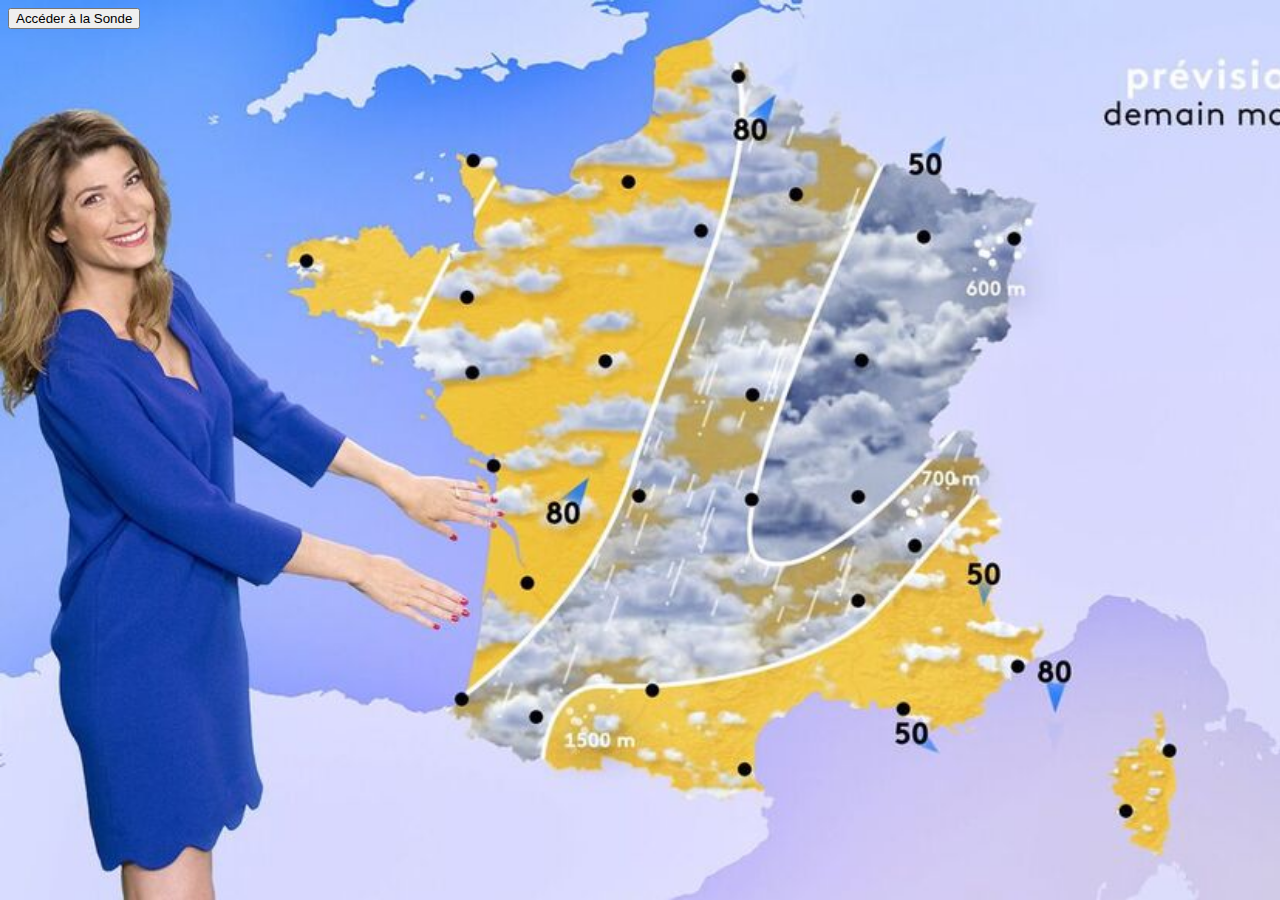
==== templates/index.html @ b1f01b29 "changement graphiques" ====
<!DOCTYPE html>
<html lang="fr">
<head>
    <meta charset="UTF-8">
    <meta name="viewport" content="width=device-width, initial-scale=1.0">
    <link rel="stylesheet" href="../static/style3.css">
    <link href="https://cdn.jsdelivr.net/npm/bootstrap@5.3.2/dist/css/bootstrap.min.css" rel="stylesheet" integrity="sha384-T3c6CoIi6uLrA9TneNEoa7RxnatzjcDSCmG1MXxSR1GAsXEV/Dwwykc2MPK8M2HN" crossorigin="anonymous">
    <title>Meteo</title>
</head>
<body>
  <button type="button" class="btn btn-primary" onclick="window.location.href='/sonde'">Accéder à la Sonde</button>
    <div class="graph" id="myPlotTemp"></div>
    <div class="graph" id="myPlotHum"></div>
    <div class="graph" id="myPlotPress"></div>

    <script src="https://cdn.jsdelivr.net/npm/bootstrap@5.3.2/dist/js/bootstrap.bundle.min.js" integrity="sha384-C6RzsynM9kWDrMNeT87bh95OGNyZPhcTNXj1NW7RuBCsyN/o0jlpcV8Qyq46cDfL" crossorigin="anonymous"></script>
    <script src="https://cdn.plot.ly/plotly-latest.min.js"></script>
    <script src="static/script.js"></script>
</body>
</html>
---- static/style3.css ----
body {
    background-image: url('meteomadame.jpg');
    background-repeat: no-repeat;
    background-attachment: fixed;
    background-size: cover;
}

.navbar {
    height: 8vh;
}

.plot-container {
    display: flex;
    width: 100vw;
    height: 92vh;
    justify-content: center;
    align-items: center;
}
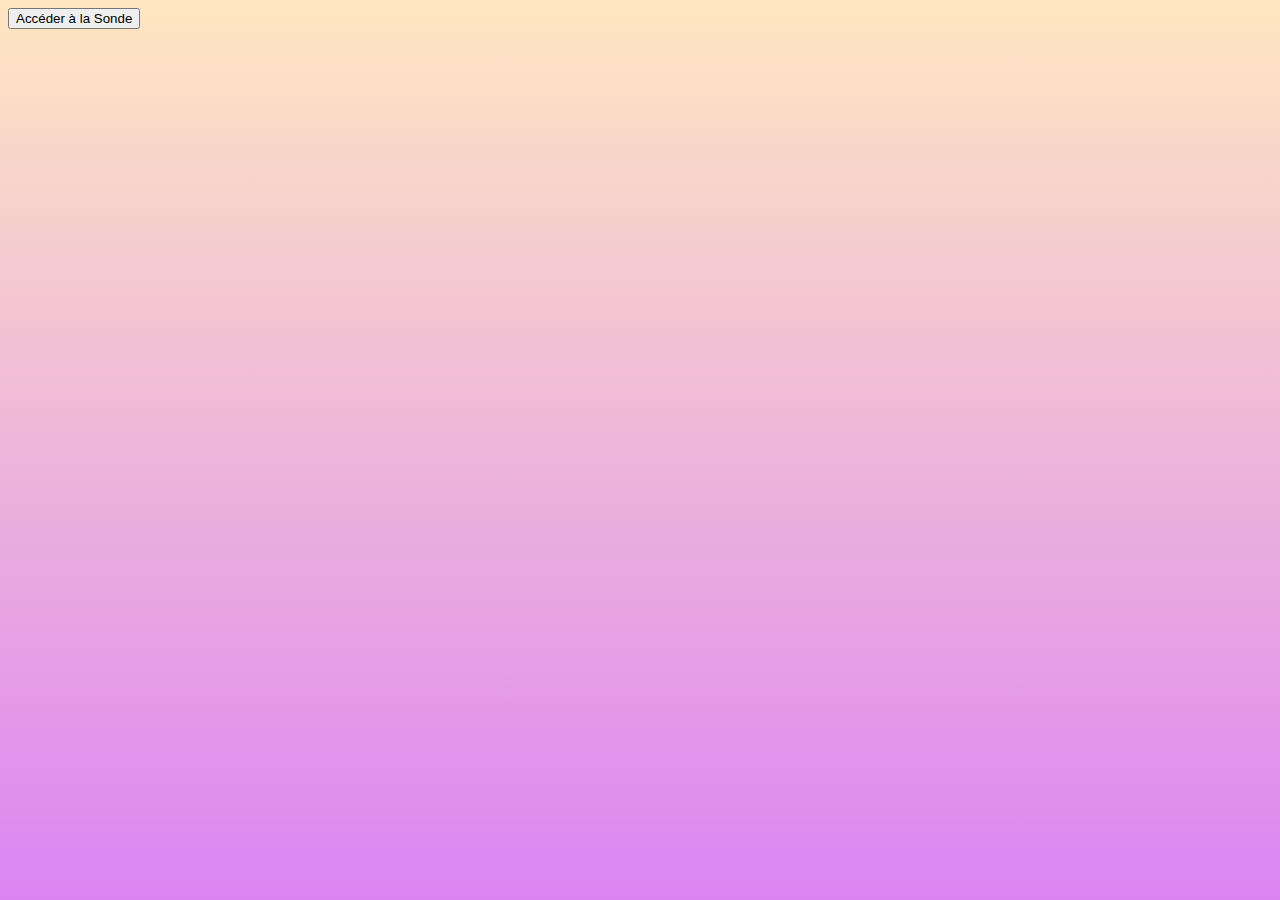
==== commit 0b07cf7e: "style" ====
--- a/templates/index.html
+++ b/templates/index.html
@@ -9,9 +9,11 @@
 </head>
 <body>
   <button type="button" class="btn btn-primary" onclick="window.location.href='/sonde'">Accéder à la Sonde</button>
-    <div class="graph" id="myPlotTemp"></div>
-    <div class="graph" id="myPlotHum"></div>
-    <div class="graph" id="myPlotPress"></div>
+  <div class="graphContainer flex-container flex-lg-nowrap">
+      <div class="graph flex-item" id="myPlotTemp"></div>
+      <div class="graph flex-item" id="myPlotHum"></div>
+      <div class="graph flex-item" id="myPlotPress"></div>
+    </div>
 
     <script src="https://cdn.jsdelivr.net/npm/bootstrap@5.3.2/dist/js/bootstrap.bundle.min.js" integrity="sha384-C6RzsynM9kWDrMNeT87bh95OGNyZPhcTNXj1NW7RuBCsyN/o0jlpcV8Qyq46cDfL" crossorigin="anonymous"></script>
     <script src="https://cdn.plot.ly/plotly-latest.min.js"></script>
--- a/static/style3.css
+++ b/static/style3.css
@@ -1,18 +1,51 @@
 body {
-    background-image: url('meteomadame.jpg');
+    background: linear-gradient(to bottom, #FFE7C1 0%, #DC84F3 100%);
     background-repeat: no-repeat;
+    background-size: cover;
     background-attachment: fixed;
-    background-size: cover;
 }
 
-.navbar {
-    height: 8vh;
+
+
+.graphContainer {
+    /* display: flex; */
+    padding: 10px;
+    text-align: center;
+    /* background: beige; */
 }
 
-.plot-container {
+.graph {
+    width: 50vw;    
+    margin: 5px;
+}
+
+.flex-container {
     display: flex;
-    width: 100vw;
-    height: 92vh;
-    justify-content: center;
-    align-items: center;
+    flex-wrap: wrap;
+    /* height: 50px; */
+    text-align: center;
+    flex-direction: row;
+  }
+  .flex-item {
+    /* width: ; */
+    height: 100%;
+  }
+
+.svg-container {
+    opacity: 0.7;
+    transition: all ease-in 0.1s;
+}
+
+.svg-container:hover {
+    transition: all ease-in 0.1s;
+    opacity: 1;
+}
+.main-svg {
+    padding: 0;
+    margin: 0;
+    border-radius: 10px !important;
+}
+.main-svg:hover {
+    padding: 0;
+    margin: 0;
 }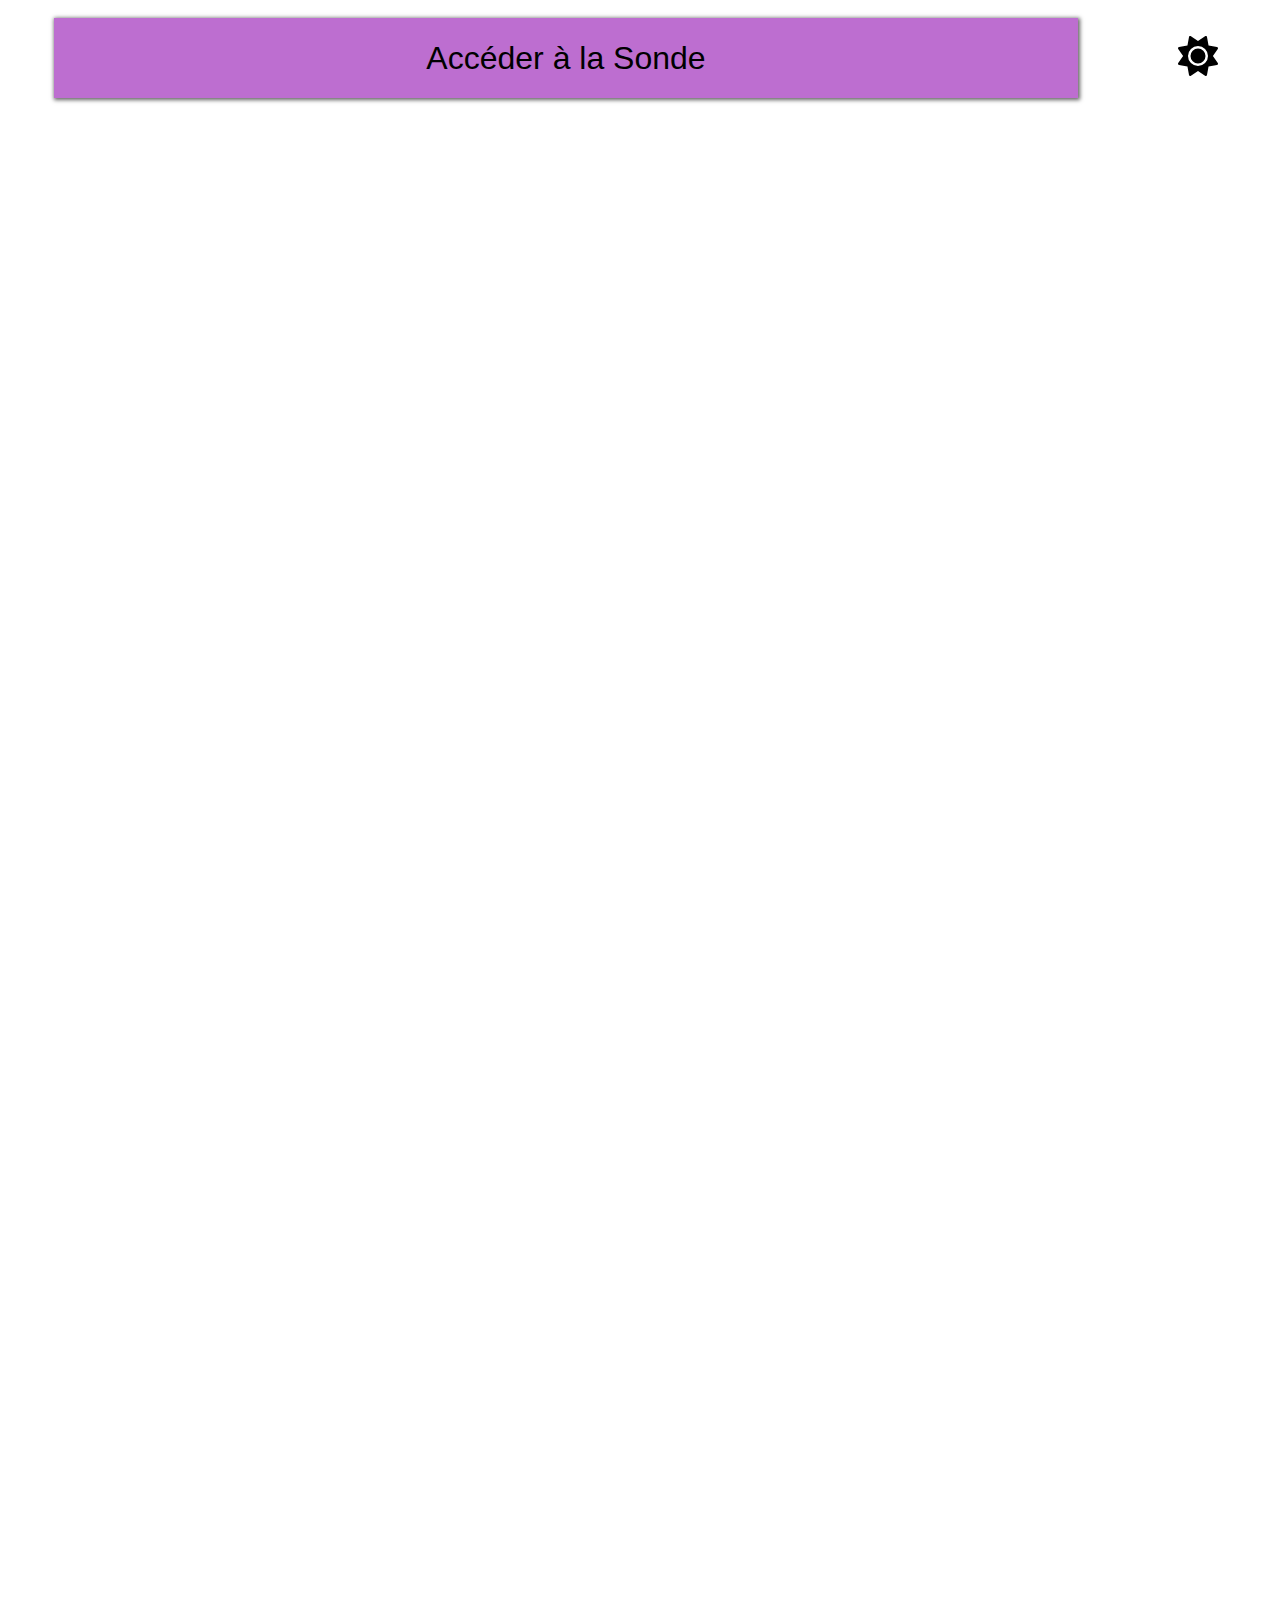
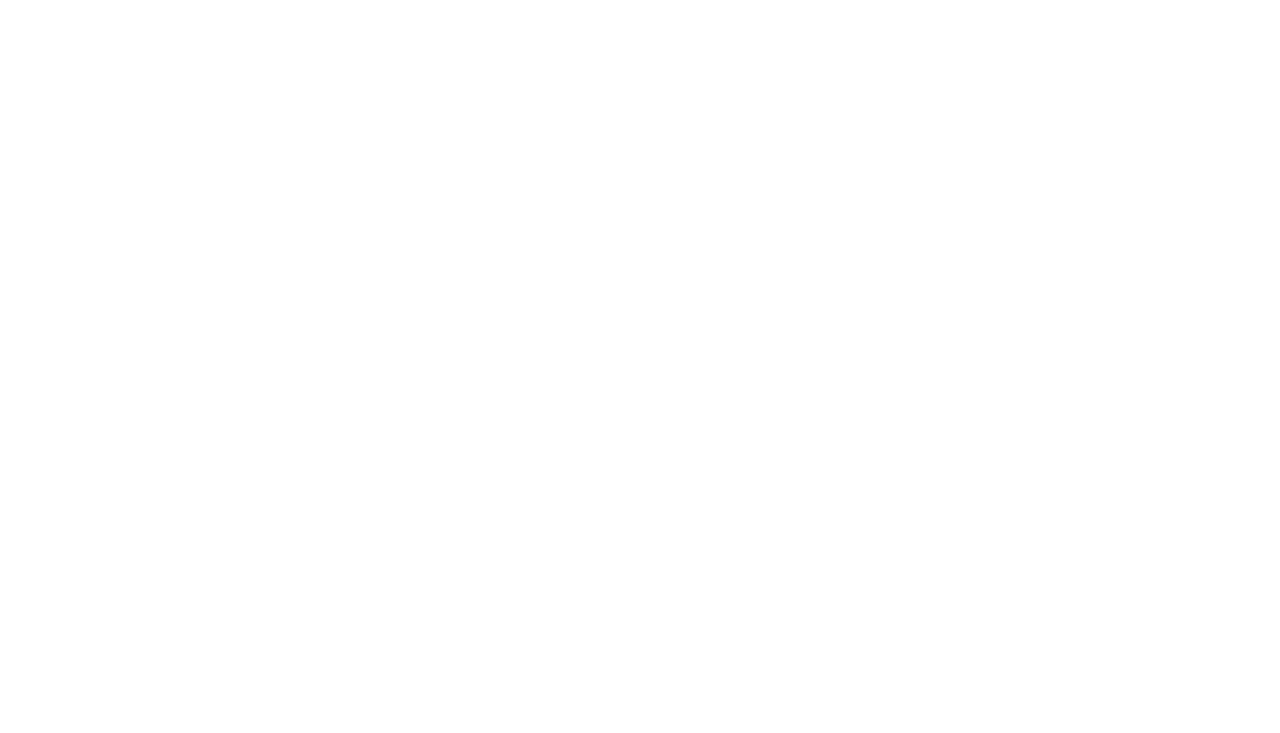
==== commit fa134624: "change background" ====
--- a/templates/index.html
+++ b/templates/index.html
@@ -8,7 +8,13 @@
     <title>Meteo</title>
 </head>
 <body>
-  <button type="button" class="btn btn-primary" onclick="window.location.href='/sonde'">Accéder à la Sonde</button>
+    <div class="btn-container">
+        <button type="button" class="sondebtn btn btn-primary" onclick="window.location.href='/sonde'">Accéder à la Sonde</button>
+        <div class="colormode-container">
+            <svg id="sun-icon" class="sun" onclick="toggleIcons()" xmlns="http://www.w3.org/2000/svg" viewBox="0 0 512 512"><path d="M361.5 1.2c5 2.1 8.6 6.6 9.6 11.9L391 121l107.9 19.8c5.3 1 9.8 4.6 11.9 9.6s1.5 10.7-1.6 15.2L446.9 256l62.3 90.3c3.1 4.5 3.7 10.2 1.6 15.2s-6.6 8.6-11.9 9.6L391 391 371.1 498.9c-1 5.3-4.6 9.8-9.6 11.9s-10.7 1.5-15.2-1.6L256 446.9l-90.3 62.3c-4.5 3.1-10.2 3.7-15.2 1.6s-8.6-6.6-9.6-11.9L121 391 13.1 371.1c-5.3-1-9.8-4.6-11.9-9.6s-1.5-10.7 1.6-15.2L65.1 256 2.8 165.7c-3.1-4.5-3.7-10.2-1.6-15.2s6.6-8.6 11.9-9.6L121 121 140.9 13.1c1-5.3 4.6-9.8 9.6-11.9s10.7-1.5 15.2 1.6L256 65.1 346.3 2.8c4.5-3.1 10.2-3.7 15.2-1.6zM160 256a96 96 0 1 1 192 0 96 96 0 1 1 -192 0zm224 0a128 128 0 1 0 -256 0 128 128 0 1 0 256 0z"/></svg>
+            <svg id="moon-icon" class="moon" onclick="toggleIcons()" xmlns="http://www.w3.org/2000/svg" viewBox="0 0 384 512"><path d="M223.5 32C100 32 0 132.3 0 256S100 480 223.5 480c60.6 0 115.5-24.2 155.8-63.4c5-4.9 6.3-12.5 3.1-18.7s-10.1-9.7-17-8.5c-9.8 1.7-19.8 2.6-30.1 2.6c-96.9 0-175.5-78.8-175.5-176c0-65.8 36-123.1 89.3-153.3c6.1-3.5 9.2-10.5 7.7-17.3s-7.3-11.9-14.3-12.5c-6.3-.5-12.6-.8-19-.8z"/></svg>
+        </div>
+    </div>
   <div class="graphContainer flex-container flex-lg-nowrap">
       <div class="graph flex-item" id="myPlotTemp"></div>
       <div class="graph flex-item" id="myPlotHum"></div>
--- a/static/style3.css
+++ b/static/style3.css
@@ -1,17 +1,20 @@
 body {
-    background: linear-gradient(to bottom, #FFE7C1 0%, #DC84F3 100%);
+    /* background: linear-gradient(to bottom, #FFE7C1 0%, #DC84F3 100%); */
+    /* background-image: url(''); */
     background-repeat: no-repeat;
     background-size: cover;
     background-attachment: fixed;
+    background-position: center;
 }
 
 
 
+
 .graphContainer {
-    /* display: flex; */
     padding: 10px;
     text-align: center;
-    /* background: beige; */
+    margin-top: 30px;
+    height: 80vh;
 }
 
 .graph {
@@ -21,13 +24,12 @@
 
 .flex-container {
     display: flex;
-    flex-wrap: wrap;
-    /* height: 50px; */
+    flex-wrap: wrap;    
     text-align: center;
     flex-direction: row;
   }
   .flex-item {
-    /* width: ; */
+    width: 100%;
     height: 100%;
   }
 
@@ -45,7 +47,46 @@
     margin: 0;
     border-radius: 10px !important;
 }
-.main-svg:hover {
-    padding: 0;
-    margin: 0;
-}+
+.btn-container {
+    /* background: aqua; */
+    display: flex;
+    align-items: center !important;
+    justify-content: space-around;
+}
+
+.sondebtn{
+    background-color:  #bd6ed0 !important;
+    box-shadow: 1px 1px 4px 1px #0000009d;
+    border: none !important;
+    width: 80vw;
+    height: 80px;
+    margin: 10px 0;
+    font-size: 200% !important;
+}
+.sondebtn:hover{
+    background-color:  #a260b3 !important;
+}
+
+.colormode-container {
+    /* background: red; */
+    border-radius: 100%;
+    padding: 8px;
+}
+
+.moon {
+    height: 40px;
+    width: 40px;
+    display: none;
+    
+}
+
+.sun {
+    height: 40px;
+    width: 40px;
+    /* display: none; */
+    
+}
+
+
+
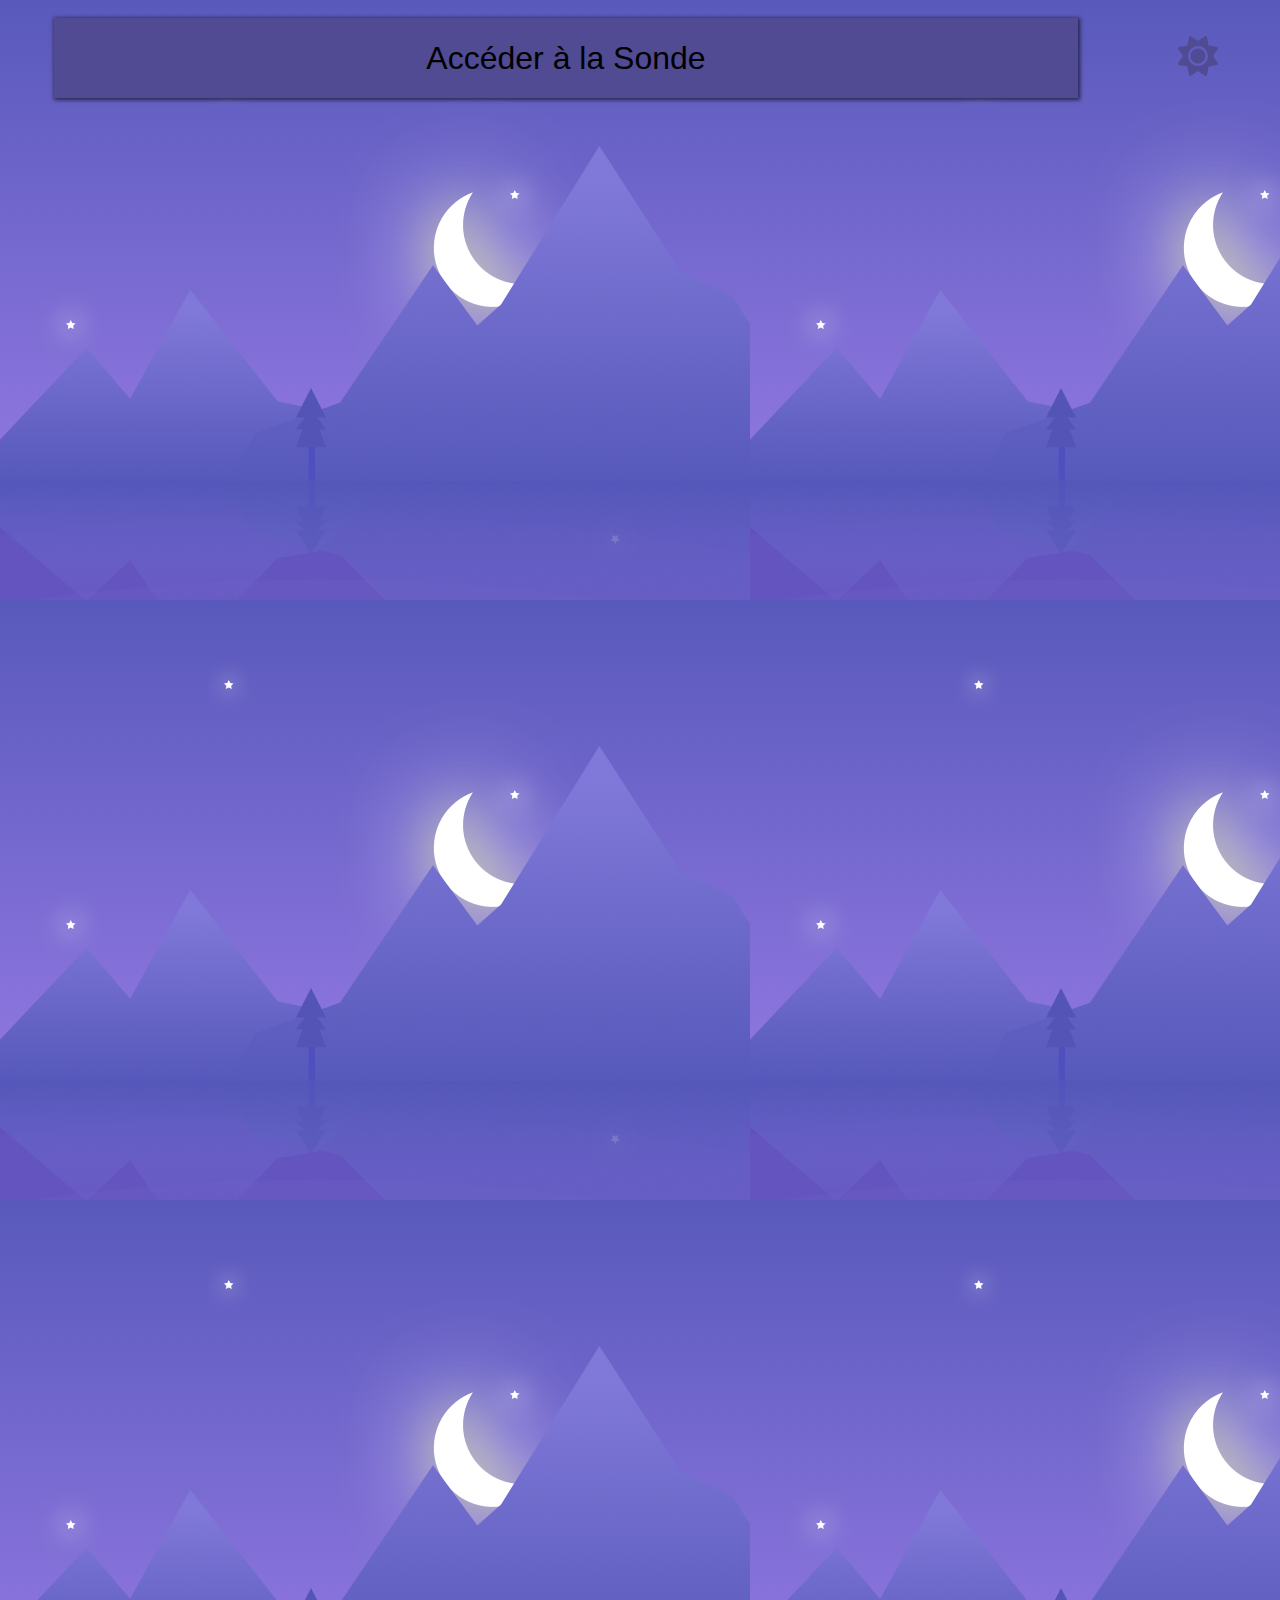
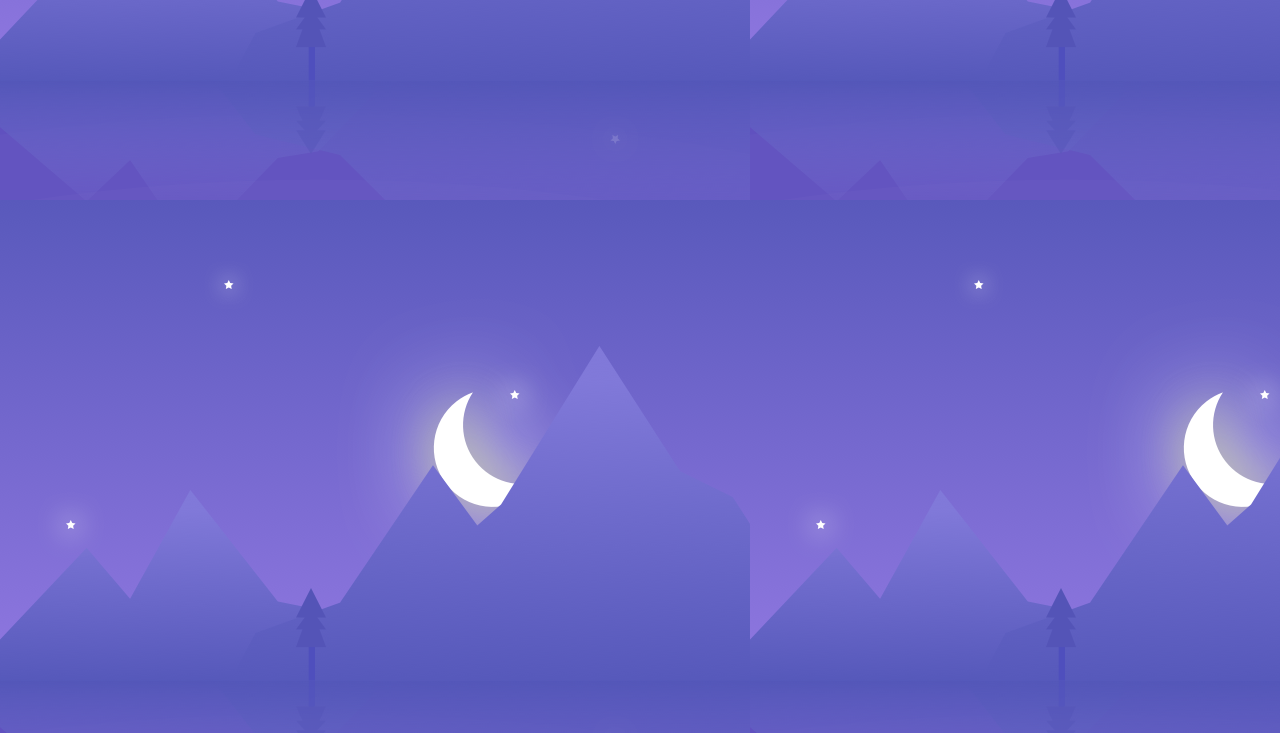
==== commit 91e3cc78: "css" ====
--- a/templates/index.html
+++ b/templates/index.html
@@ -1,28 +1,65 @@
 <!DOCTYPE html>
 <html lang="fr">
-<head>
-    <meta charset="UTF-8">
-    <meta name="viewport" content="width=device-width, initial-scale=1.0">
-    <link rel="stylesheet" href="../static/style3.css">
-    <link href="https://cdn.jsdelivr.net/npm/bootstrap@5.3.2/dist/css/bootstrap.min.css" rel="stylesheet" integrity="sha384-T3c6CoIi6uLrA9TneNEoa7RxnatzjcDSCmG1MXxSR1GAsXEV/Dwwykc2MPK8M2HN" crossorigin="anonymous">
+  <head>
+    <meta charset="UTF-8" />
+    <meta name="viewport" content="width=device-width, initial-scale=1.0" />
+    <link rel="stylesheet" href="../static/style3.css" />
+    <link
+      href="https://cdn.jsdelivr.net/npm/bootstrap@5.3.2/dist/css/bootstrap.min.css"
+      rel="stylesheet"
+      integrity="sha384-T3c6CoIi6uLrA9TneNEoa7RxnatzjcDSCmG1MXxSR1GAsXEV/Dwwykc2MPK8M2HN"
+      crossorigin="anonymous"
+    />
     <title>Meteo</title>
-</head>
-<body>
+  </head>
+  <body>
     <div class="btn-container">
-        <button type="button" class="sondebtn btn btn-primary" onclick="window.location.href='/sonde'">Accéder à la Sonde</button>
-        <div class="colormode-container">
-            <svg id="sun-icon" class="sun" onclick="toggleIcons()" xmlns="http://www.w3.org/2000/svg" viewBox="0 0 512 512"><path d="M361.5 1.2c5 2.1 8.6 6.6 9.6 11.9L391 121l107.9 19.8c5.3 1 9.8 4.6 11.9 9.6s1.5 10.7-1.6 15.2L446.9 256l62.3 90.3c3.1 4.5 3.7 10.2 1.6 15.2s-6.6 8.6-11.9 9.6L391 391 371.1 498.9c-1 5.3-4.6 9.8-9.6 11.9s-10.7 1.5-15.2-1.6L256 446.9l-90.3 62.3c-4.5 3.1-10.2 3.7-15.2 1.6s-8.6-6.6-9.6-11.9L121 391 13.1 371.1c-5.3-1-9.8-4.6-11.9-9.6s-1.5-10.7 1.6-15.2L65.1 256 2.8 165.7c-3.1-4.5-3.7-10.2-1.6-15.2s6.6-8.6 11.9-9.6L121 121 140.9 13.1c1-5.3 4.6-9.8 9.6-11.9s10.7-1.5 15.2 1.6L256 65.1 346.3 2.8c4.5-3.1 10.2-3.7 15.2-1.6zM160 256a96 96 0 1 1 192 0 96 96 0 1 1 -192 0zm224 0a128 128 0 1 0 -256 0 128 128 0 1 0 256 0z"/></svg>
-            <svg id="moon-icon" class="moon" onclick="toggleIcons()" xmlns="http://www.w3.org/2000/svg" viewBox="0 0 384 512"><path d="M223.5 32C100 32 0 132.3 0 256S100 480 223.5 480c60.6 0 115.5-24.2 155.8-63.4c5-4.9 6.3-12.5 3.1-18.7s-10.1-9.7-17-8.5c-9.8 1.7-19.8 2.6-30.1 2.6c-96.9 0-175.5-78.8-175.5-176c0-65.8 36-123.1 89.3-153.3c6.1-3.5 9.2-10.5 7.7-17.3s-7.3-11.9-14.3-12.5c-6.3-.5-12.6-.8-19-.8z"/></svg>
-        </div>
+      <button
+        type="button"
+        class="sondebtn btn btn-primary"
+        onclick="window.location.href='/sonde'"
+      >
+        Accéder à la Sonde
+      </button>
+      <div class="colormode-container">
+        <svg
+          id="sun-icon"
+          class="bggray2 sun"
+          onclick="toggleIcons()"
+          xmlns="http://www.w3.org/2000/svg"
+          viewBox="0 0 512 512"
+        >
+          <path
+            fill="#514b93"
+            d="M361.5 1.2c5 2.1 8.6 6.6 9.6 11.9L391 121l107.9 19.8c5.3 1 9.8 4.6 11.9 9.6s1.5 10.7-1.6 15.2L446.9 256l62.3 90.3c3.1 4.5 3.7 10.2 1.6 15.2s-6.6 8.6-11.9 9.6L391 391 371.1 498.9c-1 5.3-4.6 9.8-9.6 11.9s-10.7 1.5-15.2-1.6L256 446.9l-90.3 62.3c-4.5 3.1-10.2 3.7-15.2 1.6s-8.6-6.6-9.6-11.9L121 391 13.1 371.1c-5.3-1-9.8-4.6-11.9-9.6s-1.5-10.7 1.6-15.2L65.1 256 2.8 165.7c-3.1-4.5-3.7-10.2-1.6-15.2s6.6-8.6 11.9-9.6L121 121 140.9 13.1c1-5.3 4.6-9.8 9.6-11.9s10.7-1.5 15.2 1.6L256 65.1 346.3 2.8c4.5-3.1 10.2-3.7 15.2-1.6zM160 256a96 96 0 1 1 192 0 96 96 0 1 1 -192 0zm224 0a128 128 0 1 0 -256 0 128 128 0 1 0 256 0z"
+          />
+        </svg>
+        <svg
+          id="moon-icon"
+          class="moon"
+          onclick="toggleIcons()"
+          xmlns="http://www.w3.org/2000/svg"
+          viewBox="0 0 384 512"
+        >
+          <path
+            fill="#face7b"
+            d="M223.5 32C100 32 0 132.3 0 256S100 480 223.5 480c60.6 0 115.5-24.2 155.8-63.4c5-4.9 6.3-12.5 3.1-18.7s-10.1-9.7-17-8.5c-9.8 1.7-19.8 2.6-30.1 2.6c-96.9 0-175.5-78.8-175.5-176c0-65.8 36-123.1 89.3-153.3c6.1-3.5 9.2-10.5 7.7-17.3s-7.3-11.9-14.3-12.5c-6.3-.5-12.6-.8-19-.8z"
+          />
+        </svg>
+      </div>
     </div>
-  <div class="graphContainer flex-container flex-lg-nowrap">
+    <div class="graphContainer flex-container flex-lg-nowrap">
       <div class="graph flex-item" id="myPlotTemp"></div>
       <div class="graph flex-item" id="myPlotHum"></div>
       <div class="graph flex-item" id="myPlotPress"></div>
     </div>
 
-    <script src="https://cdn.jsdelivr.net/npm/bootstrap@5.3.2/dist/js/bootstrap.bundle.min.js" integrity="sha384-C6RzsynM9kWDrMNeT87bh95OGNyZPhcTNXj1NW7RuBCsyN/o0jlpcV8Qyq46cDfL" crossorigin="anonymous"></script>
+    <script
+      src="https://cdn.jsdelivr.net/npm/bootstrap@5.3.2/dist/js/bootstrap.bundle.min.js"
+      integrity="sha384-C6RzsynM9kWDrMNeT87bh95OGNyZPhcTNXj1NW7RuBCsyN/o0jlpcV8Qyq46cDfL"
+      crossorigin="anonymous"
+    ></script>
     <script src="https://cdn.plot.ly/plotly-latest.min.js"></script>
     <script src="static/script.js"></script>
-</body>
+  </body>
 </html>
--- a/static/style3.css
+++ b/static/style3.css
@@ -1,10 +1,10 @@
 body {
     /* background: linear-gradient(to bottom, #FFE7C1 0%, #DC84F3 100%); */
-    /* background-image: url(''); */
     background-repeat: no-repeat;
     background-size: cover;
     background-attachment: fixed;
     background-position: center;
+    background: url(nightbg.png);
 }
 
 
@@ -56,7 +56,7 @@
 }
 
 .sondebtn{
-    background-color:  #bd6ed0 !important;
+    background-color:  #514b93 !important;
     box-shadow: 1px 1px 4px 1px #0000009d;
     border: none !important;
     width: 80vw;
@@ -65,13 +65,20 @@
     font-size: 200% !important;
 }
 .sondebtn:hover{
-    background-color:  #a260b3 !important;
+    background-color:  #978fd0 !important;
 }
 
 .colormode-container {
     /* background: red; */
     border-radius: 100%;
     padding: 8px;
+}
+.colormode-container:hover {
+    box-shadow: 0px 0px 4px 1px #0000009d;
+}
+
+.colormode-container:hover .moon {
+    fill:red;
 }
 
 .moon {
@@ -80,6 +87,7 @@
     display: none;
     
 }
+
 
 .sun {
     height: 40px;
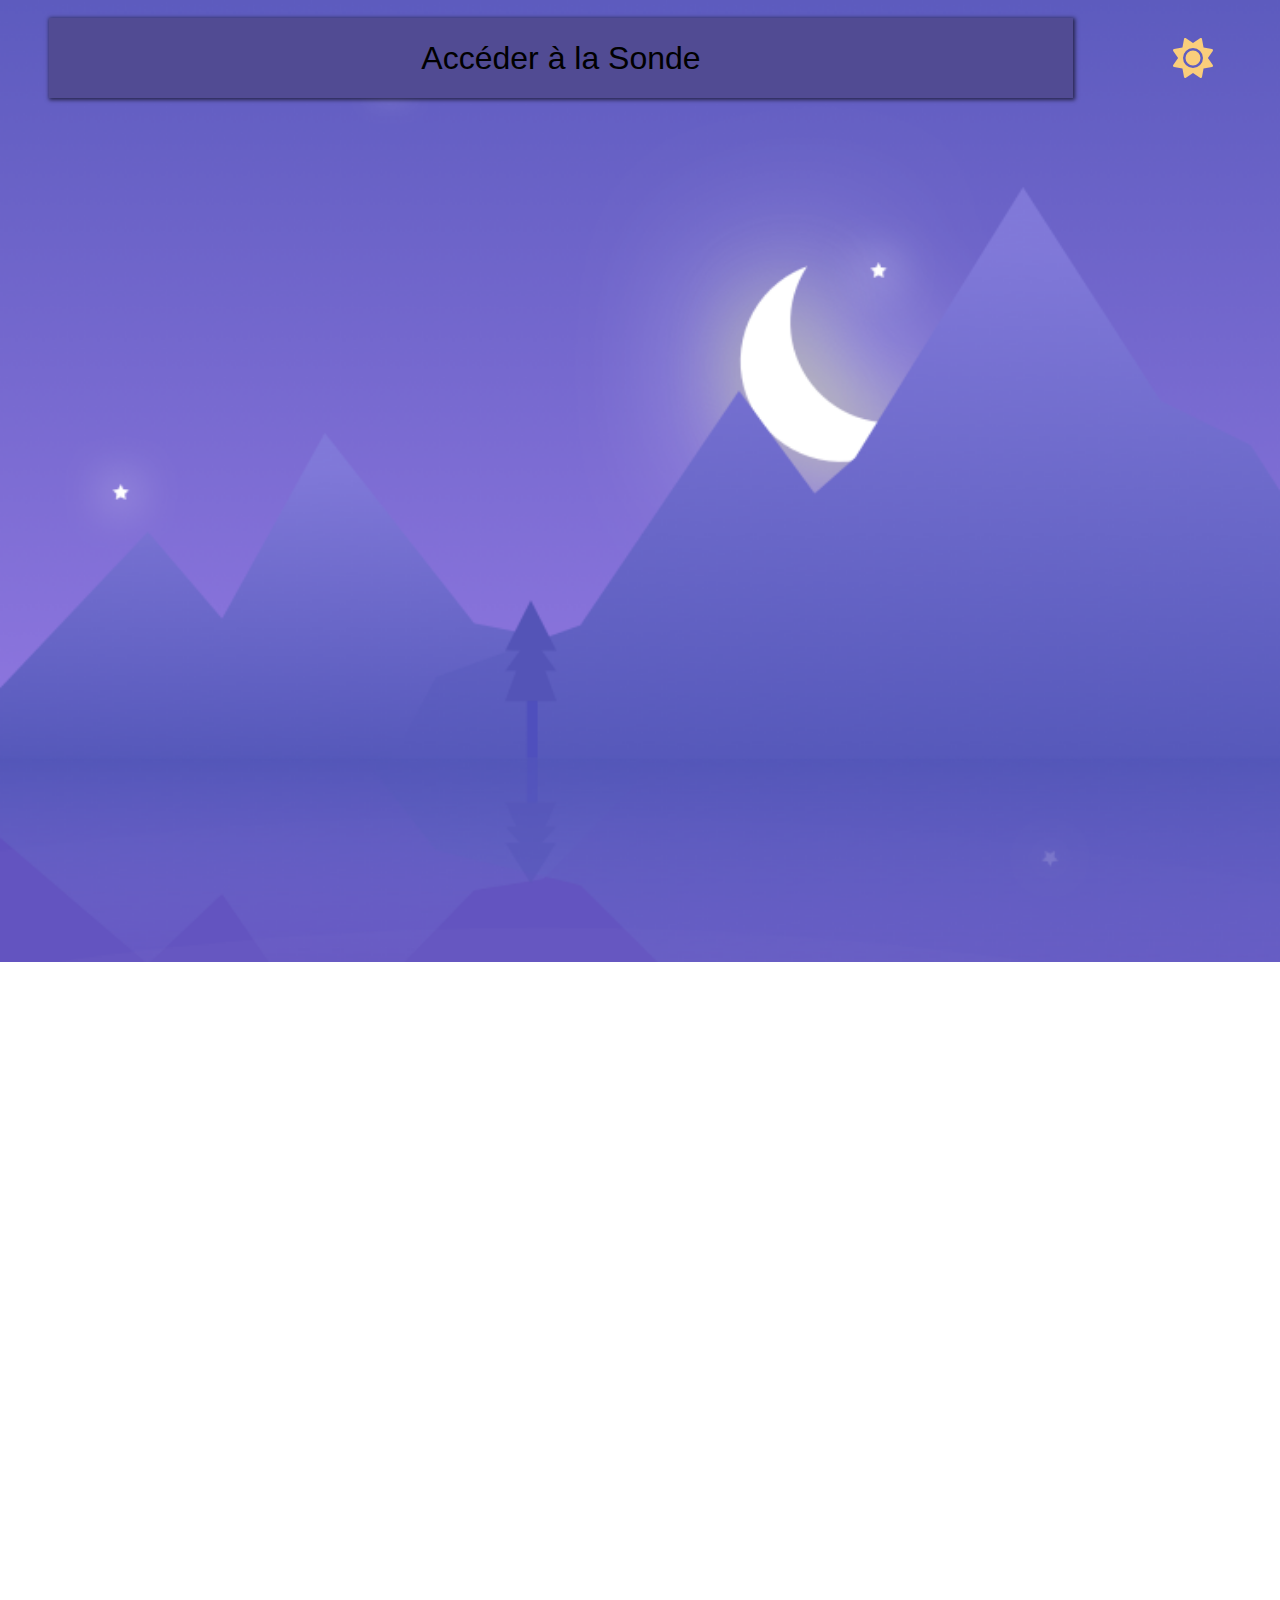
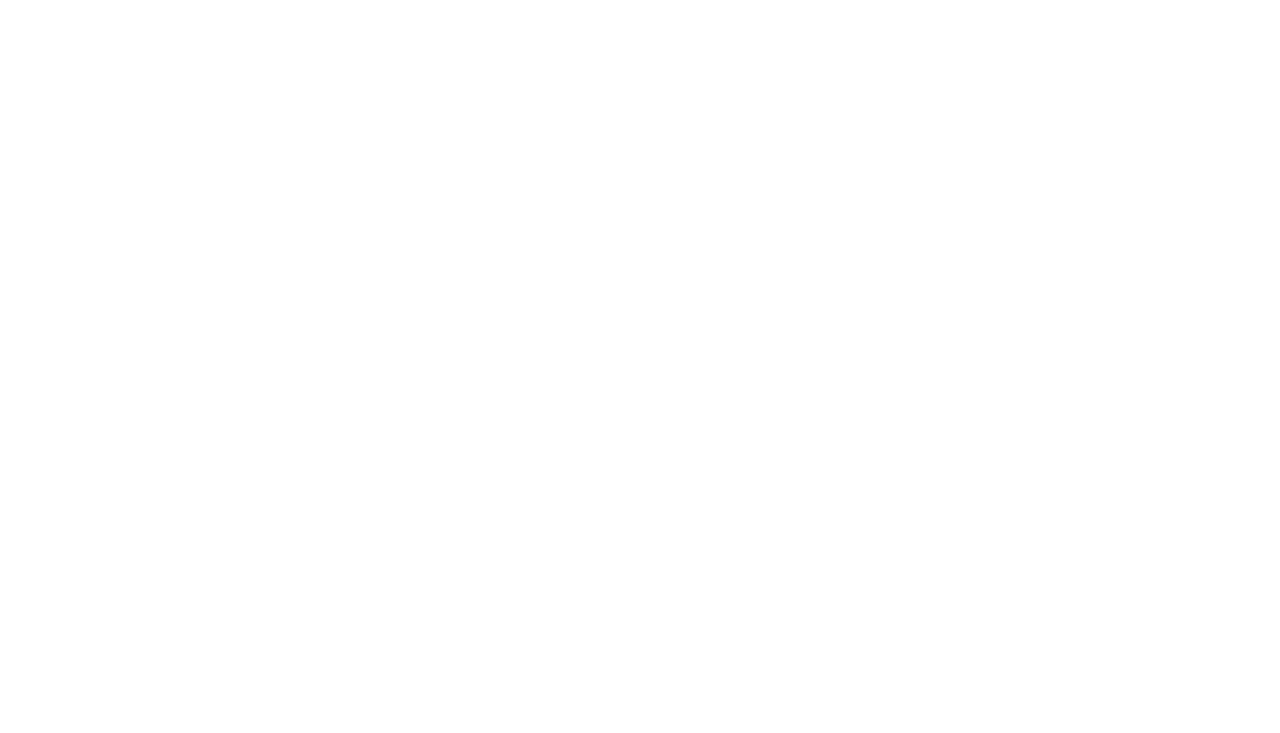
==== commit f4aa2c86: "css update sonde et index" ====
--- a/templates/index.html
+++ b/templates/index.html
@@ -15,8 +15,9 @@
   <body>
     <div class="btn-container">
       <button
+        id="btn-sonde"
         type="button"
-        class="sondebtn btn btn-primary"
+        class="sondebtn btn btn-primary night-mode"
         onclick="window.location.href='/sonde'"
       >
         Accéder à la Sonde
@@ -30,7 +31,7 @@
           viewBox="0 0 512 512"
         >
           <path
-            fill="#514b93"
+            fill="#face7b"
             d="M361.5 1.2c5 2.1 8.6 6.6 9.6 11.9L391 121l107.9 19.8c5.3 1 9.8 4.6 11.9 9.6s1.5 10.7-1.6 15.2L446.9 256l62.3 90.3c3.1 4.5 3.7 10.2 1.6 15.2s-6.6 8.6-11.9 9.6L391 391 371.1 498.9c-1 5.3-4.6 9.8-9.6 11.9s-10.7 1.5-15.2-1.6L256 446.9l-90.3 62.3c-4.5 3.1-10.2 3.7-15.2 1.6s-8.6-6.6-9.6-11.9L121 391 13.1 371.1c-5.3-1-9.8-4.6-11.9-9.6s-1.5-10.7 1.6-15.2L65.1 256 2.8 165.7c-3.1-4.5-3.7-10.2-1.6-15.2s6.6-8.6 11.9-9.6L121 121 140.9 13.1c1-5.3 4.6-9.8 9.6-11.9s10.7-1.5 15.2 1.6L256 65.1 346.3 2.8c4.5-3.1 10.2-3.7 15.2-1.6zM160 256a96 96 0 1 1 192 0 96 96 0 1 1 -192 0zm224 0a128 128 0 1 0 -256 0 128 128 0 1 0 256 0z"
           />
         </svg>
@@ -42,7 +43,7 @@
           viewBox="0 0 384 512"
         >
           <path
-            fill="#face7b"
+            fill="#514b93"
             d="M223.5 32C100 32 0 132.3 0 256S100 480 223.5 480c60.6 0 115.5-24.2 155.8-63.4c5-4.9 6.3-12.5 3.1-18.7s-10.1-9.7-17-8.5c-9.8 1.7-19.8 2.6-30.1 2.6c-96.9 0-175.5-78.8-175.5-176c0-65.8 36-123.1 89.3-153.3c6.1-3.5 9.2-10.5 7.7-17.3s-7.3-11.9-14.3-12.5c-6.3-.5-12.6-.8-19-.8z"
           />
         </svg>
--- a/static/style3.css
+++ b/static/style3.css
@@ -1,10 +1,11 @@
 body {
     /* background: linear-gradient(to bottom, #FFE7C1 0%, #DC84F3 100%); */
-    background-repeat: no-repeat;
-    background-size: cover;
-    background-attachment: fixed;
-    background-position: center;
+    background-repeat: no-repeat !important;
+    background-size: cover !important;
+    background-attachment: fixed !important;
+    background-position: center !important;
     background: url(nightbg.png);
+    transition: all 0.15s ease-in-out;
 }
 
 
@@ -56,16 +57,13 @@
 }
 
 .sondebtn{
-    background-color:  #514b93 !important;
+
     box-shadow: 1px 1px 4px 1px #0000009d;
     border: none !important;
     width: 80vw;
     height: 80px;
     margin: 10px 0;
     font-size: 200% !important;
-}
-.sondebtn:hover{
-    background-color:  #978fd0 !important;
 }
 
 .colormode-container {
@@ -77,17 +75,50 @@
     box-shadow: 0px 0px 4px 1px #0000009d;
 }
 
-.colormode-container:hover .moon {
-    fill:red;
+.colormode-container {
+    justify-content: center;
+    align-items: center;
+    position: relative; 
+    display: flex;
+    width: 60px;
+    height: 60px;
+    text-align: center;
+    line-height: 63px;
+    border-radius: 50%;
+    font-size: 30px;
+    color: #666;
+    transition: .5s;
 }
+    
+.colormode-container::before {
+    content: '';
+    position: absolute;
+    top: 0;
+    left: 0;
+    width: 100%;
+    height: 100%;
+    border-radius: 50%;
+    transition: .5s;
+    transform: scale(.9);
+    z-index: -1;
+  }
+    
+  .colormode-container:hover::before {
+    transform: scale(1.1);
+    box-shadow: 0 0 15px white;
+  }
 
+  .colormode-container:hover {
+    color: white;
+    box-shadow: 0 0 5px white;
+    text-shadow: 0 0 5px white;
+  }
 .moon {
     height: 40px;
     width: 40px;
     display: none;
     
 }
-
 
 .sun {
     height: 40px;
@@ -98,3 +129,19 @@
 
 
 
+.night-mode {
+    background-color:  #514b93 !important;
+}
+
+.night-mode:hover{
+    background-color:  #978fd0 !important;
+}
+
+
+
+.light-mode {
+    background: #9a692e !important;
+}
+.light-mode:hover {
+    background: #cb9a3e !important;
+}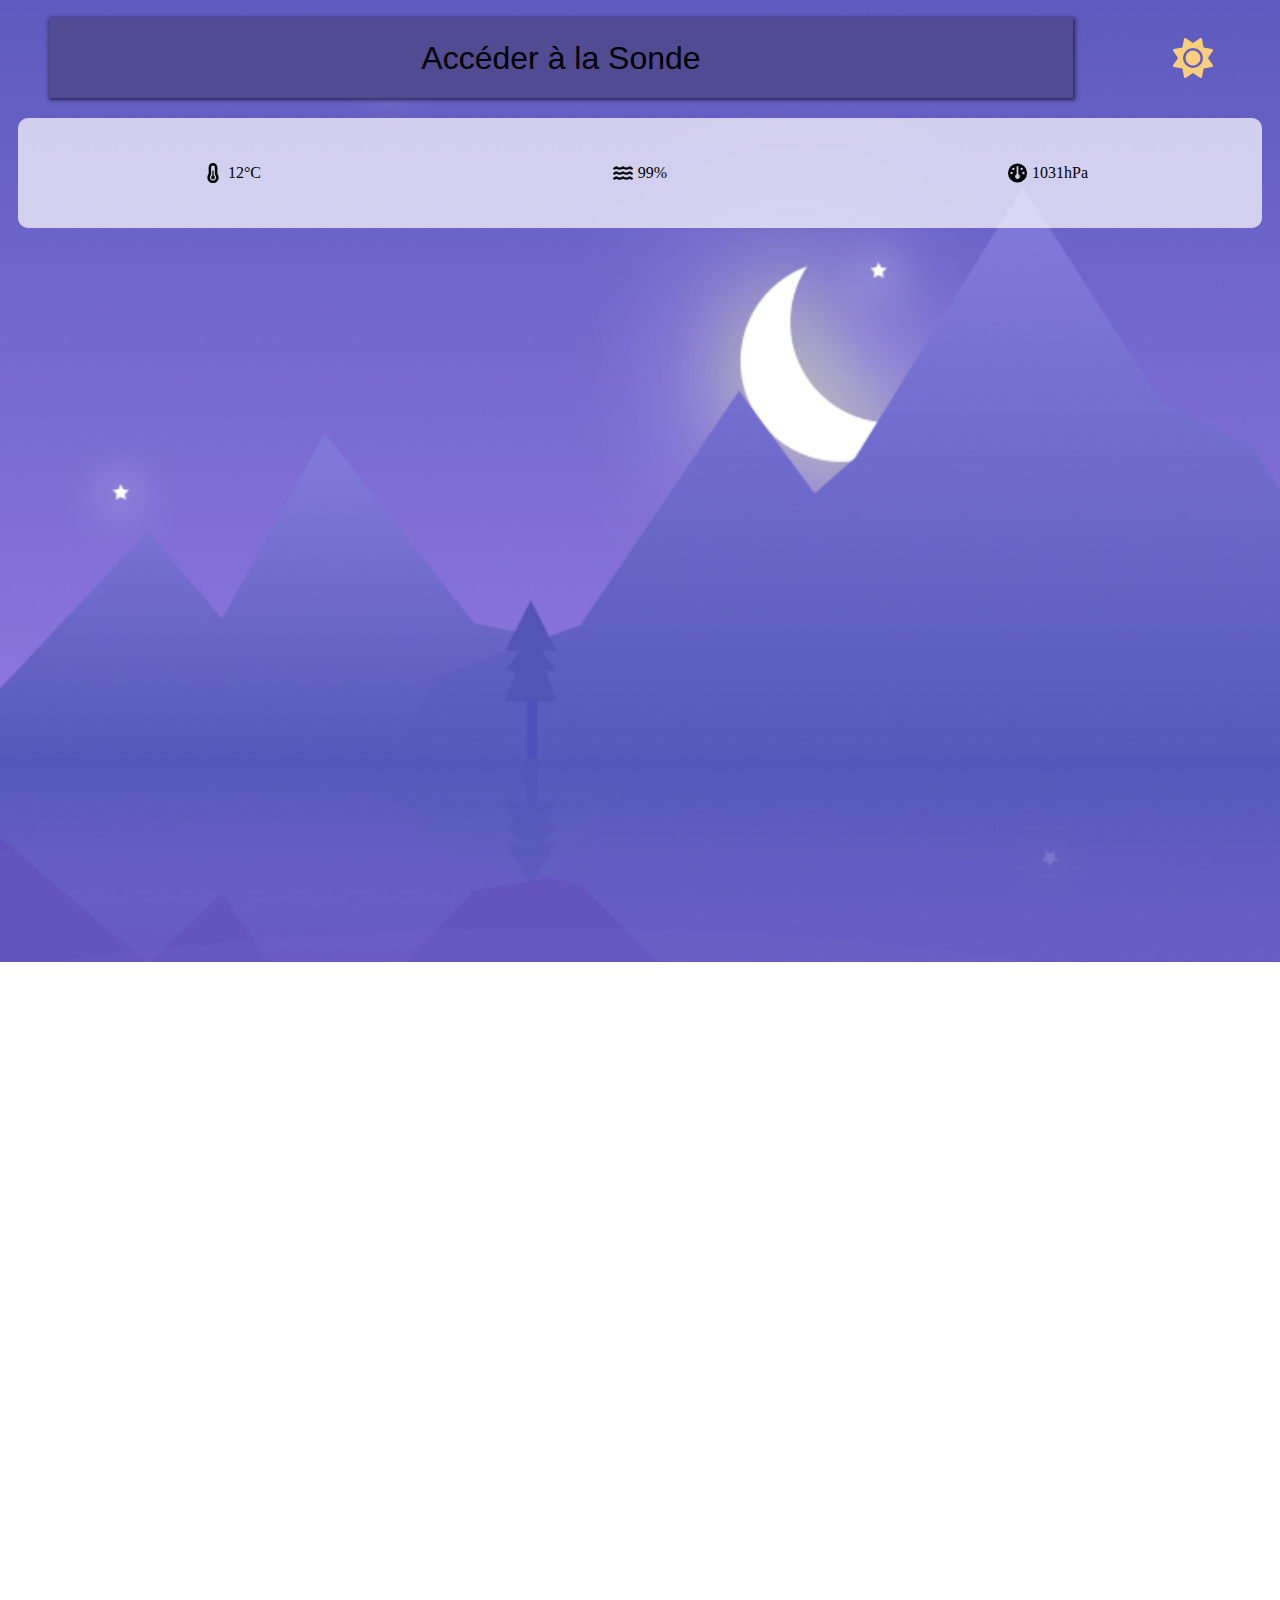
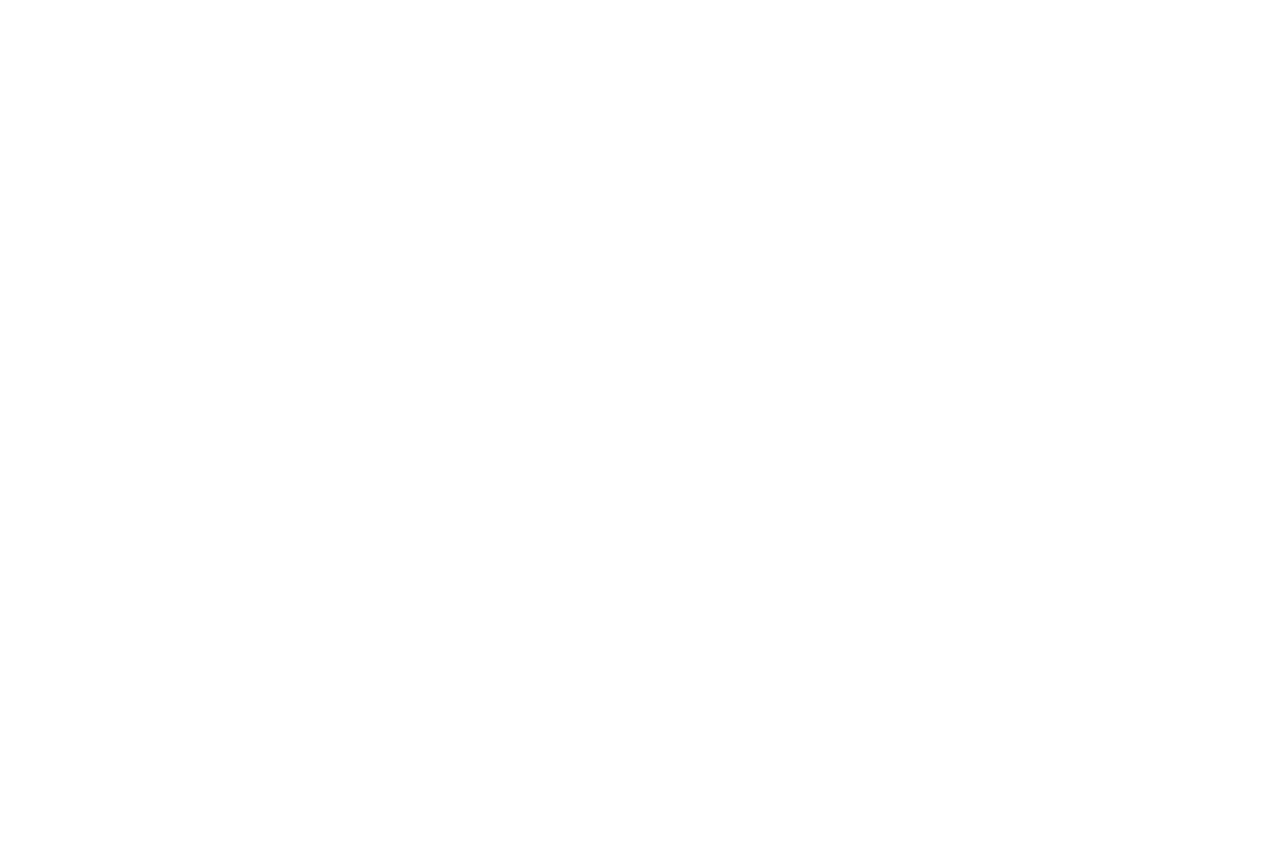
==== commit 2a145c60: "css" ====
--- a/templates/index.html
+++ b/templates/index.html
@@ -49,6 +49,31 @@
         </svg>
       </div>
     </div>
+    <div class="meteo-container flex-lg-nowrap">
+      <div class="infos" data-bs-toggle="tooltip" data-bs-title="Température">
+        <svg xmlns="http://www.w3.org/2000/svg" viewBox="0 0 320 512">
+          <path
+            d="M160 64c-26.5 0-48 21.5-48 48V276.5c0 17.3-7.1 31.9-15.3 42.5C86.2 332.6 80 349.5 80 368c0 44.2 35.8 80 80 80s80-35.8 80-80c0-18.5-6.2-35.4-16.7-48.9c-8.2-10.6-15.3-25.2-15.3-42.5V112c0-26.5-21.5-48-48-48zM48 112C48 50.2 98.1 0 160 0s112 50.1 112 112V276.5c0 .1 .1 .3 .2 .6c.2 .6 .8 1.6 1.7 2.8c18.9 24.4 30.1 55 30.1 88.1c0 79.5-64.5 144-144 144S16 447.5 16 368c0-33.2 11.2-63.8 30.1-88.1c.9-1.2 1.5-2.2 1.7-2.8c.1-.3 .2-.5 .2-.6V112zM208 368c0 26.5-21.5 48-48 48s-48-21.5-48-48c0-20.9 13.4-38.7 32-45.3V208c0-8.8 7.2-16 16-16s16 7.2 16 16V322.7c18.6 6.6 32 24.4 32 45.3z"
+          /></svg
+        >12°C
+      </div>
+      <div class="infos" data-bs-toggle="tooltip" data-bs-title="Humidité">
+        <svg xmlns="http://www.w3.org/2000/svg" viewBox="0 0 576 512">
+          <!--!Font Awesome Free 6.5.1 by @fontawesome - https://fontawesome.com License - https://fontawesome.com/license/free Copyright 2024 Fonticons, Inc.-->
+          <path
+            d="M269.5 69.9c11.1-7.9 25.9-7.9 37 0C329 85.4 356.5 96 384 96c26.9 0 55.4-10.8 77.4-26.1l0 0c11.9-8.5 28.1-7.8 39.2 1.7c14.4 11.9 32.5 21 50.6 25.2c17.2 4 27.9 21.2 23.9 38.4s-21.2 27.9-38.4 23.9c-24.5-5.7-44.9-16.5-58.2-25C449.5 149.7 417 160 384 160c-31.9 0-60.6-9.9-80.4-18.9c-5.8-2.7-11.1-5.3-15.6-7.7c-4.5 2.4-9.7 5.1-15.6 7.7c-19.8 9-48.5 18.9-80.4 18.9c-33 0-65.5-10.3-94.5-25.8c-13.4 8.4-33.7 19.3-58.2 25c-17.2 4-34.4-6.7-38.4-23.9s6.7-34.4 23.9-38.4C42.8 92.6 61 83.5 75.3 71.6c11.1-9.5 27.3-10.1 39.2-1.7l0 0C136.7 85.2 165.1 96 192 96c27.5 0 55-10.6 77.5-26.1zm37 288C329 373.4 356.5 384 384 384c26.9 0 55.4-10.8 77.4-26.1l0 0c11.9-8.5 28.1-7.8 39.2 1.7c14.4 11.9 32.5 21 50.6 25.2c17.2 4 27.9 21.2 23.9 38.4s-21.2 27.9-38.4 23.9c-24.5-5.7-44.9-16.5-58.2-25C449.5 437.7 417 448 384 448c-31.9 0-60.6-9.9-80.4-18.9c-5.8-2.7-11.1-5.3-15.6-7.7c-4.5 2.4-9.7 5.1-15.6 7.7c-19.8 9-48.5 18.9-80.4 18.9c-33 0-65.5-10.3-94.5-25.8c-13.4 8.4-33.7 19.3-58.2 25c-17.2 4-34.4-6.7-38.4-23.9s6.7-34.4 23.9-38.4c18.1-4.2 36.2-13.3 50.6-25.2c11.1-9.4 27.3-10.1 39.2-1.7l0 0C136.7 373.2 165.1 384 192 384c27.5 0 55-10.6 77.5-26.1c11.1-7.9 25.9-7.9 37 0zm0-144C329 229.4 356.5 240 384 240c26.9 0 55.4-10.8 77.4-26.1l0 0c11.9-8.5 28.1-7.8 39.2 1.7c14.4 11.9 32.5 21 50.6 25.2c17.2 4 27.9 21.2 23.9 38.4s-21.2 27.9-38.4 23.9c-24.5-5.7-44.9-16.5-58.2-25C449.5 293.7 417 304 384 304c-31.9 0-60.6-9.9-80.4-18.9c-5.8-2.7-11.1-5.3-15.6-7.7c-4.5 2.4-9.7 5.1-15.6 7.7c-19.8 9-48.5 18.9-80.4 18.9c-33 0-65.5-10.3-94.5-25.8c-13.4 8.4-33.7 19.3-58.2 25c-17.2 4-34.4-6.7-38.4-23.9s6.7-34.4 23.9-38.4c18.1-4.2 36.2-13.3 50.6-25.2c11.1-9.5 27.3-10.1 39.2-1.7l0 0C136.7 229.2 165.1 240 192 240c27.5 0 55-10.6 77.5-26.1c11.1-7.9 25.9-7.9 37 0z"
+          /></svg
+        >99%
+      </div>
+      <div class="infos" data-bs-toggle="tooltip" data-bs-title="Pression">
+        <svg xmlns="http://www.w3.org/2000/svg" viewBox="0 0 512 512">
+          <!--!Font Awesome Free 6.5.1 by @fontawesome - https://fontawesome.com License - https://fontawesome.com/license/free Copyright 2024 Fonticons, Inc.-->
+          <path
+            d="M0 256a256 256 0 1 1 512 0A256 256 0 1 1 0 256zm320 96c0-26.9-16.5-49.9-40-59.3V88c0-13.3-10.7-24-24-24s-24 10.7-24 24V292.7c-23.5 9.5-40 32.5-40 59.3c0 35.3 28.7 64 64 64s64-28.7 64-64zM144 176a32 32 0 1 0 0-64 32 32 0 1 0 0 64zm-16 80a32 32 0 1 0 -64 0 32 32 0 1 0 64 0zm288 32a32 32 0 1 0 0-64 32 32 0 1 0 0 64zM400 144a32 32 0 1 0 -64 0 32 32 0 1 0 64 0z"
+          /></svg
+        >1031hPa
+      </div>
+    </div>
     <div class="graphContainer flex-container flex-lg-nowrap">
       <div class="graph flex-item" id="myPlotTemp"></div>
       <div class="graph flex-item" id="myPlotHum"></div>
--- a/static/style3.css
+++ b/static/style3.css
@@ -9,6 +9,24 @@
 }
 
 
+.meteo-container {
+    display: flex;
+    justify-content: space-around;
+    align-items: center;
+    padding: 10px;
+    text-align: center;
+    margin-top: 30px;
+    height: 10vh;
+    background: rgba(255, 255, 255, 0.7);
+    margin: 10px;
+    border-radius: 10px;
+    transition: all ease-in 0.1s;
+}
+
+.meteo-container:hover {
+    background-color: rgba(255, 255, 255, 0.85);
+    transition: all ease-in 0.1s;
+}
 
 
 .graphContainer {
@@ -41,7 +59,7 @@
 
 .svg-container:hover {
     transition: all ease-in 0.1s;
-    opacity: 1;
+    opacity: 0.85;
 }
 .main-svg {
     padding: 0;
@@ -50,14 +68,12 @@
 }
 
 .btn-container {
-    /* background: aqua; */
     display: flex;
     align-items: center !important;
     justify-content: space-around;
 }
 
 .sondebtn{
-
     box-shadow: 1px 1px 4px 1px #0000009d;
     border: none !important;
     width: 80vw;
@@ -67,7 +83,6 @@
 }
 
 .colormode-container {
-    /* background: red; */
     border-radius: 100%;
     padding: 8px;
 }
@@ -98,7 +113,7 @@
     width: 100%;
     height: 100%;
     border-radius: 50%;
-    transition: .5s;
+    transition: .1s;
     transform: scale(.9);
     z-index: -1;
   }
@@ -144,4 +159,17 @@
 }
 .light-mode:hover {
     background: #cb9a3e !important;
-}+}
+
+.infos {
+    display: flex;
+    justify-content: center;
+    align-items: center;
+    width: 80px;
+    height: 80px;
+}
+.infos svg {
+    height: 20px !important;
+    width: 20px !important;
+    margin-right: 5px;
+}
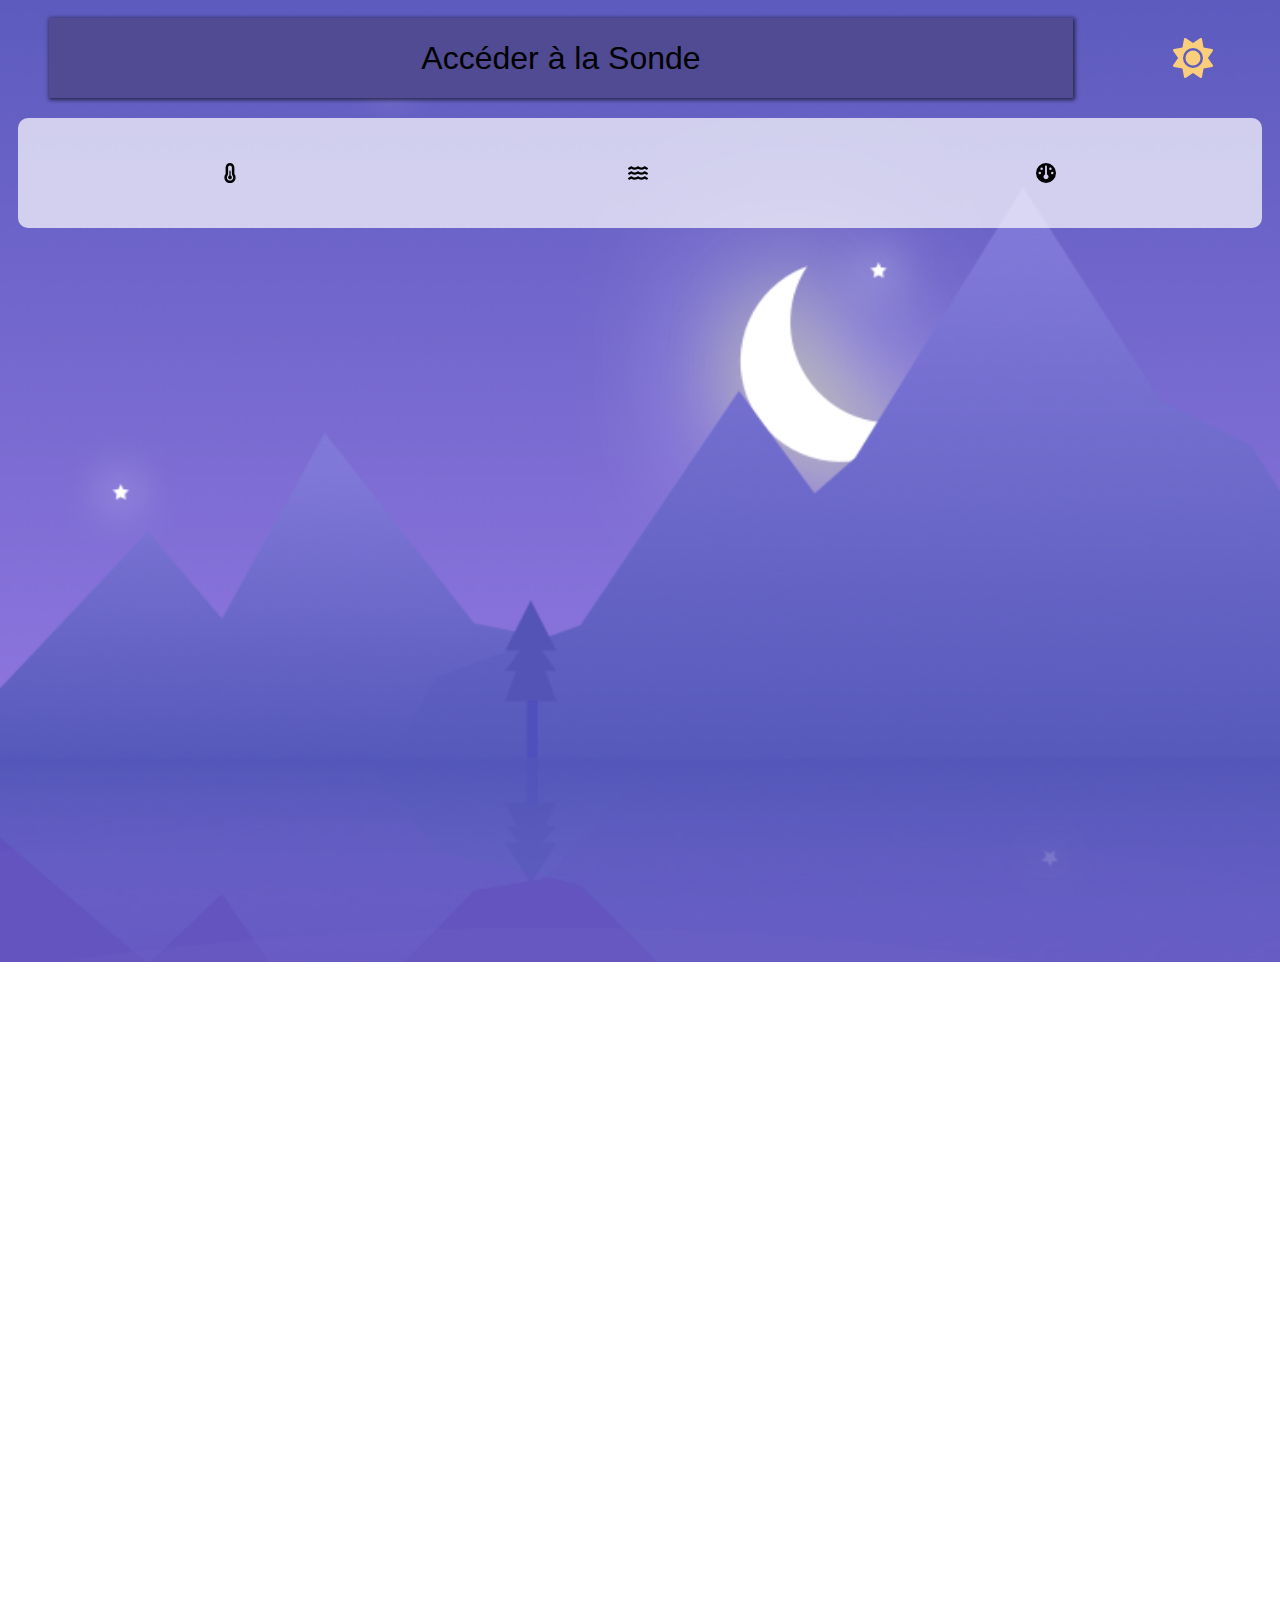
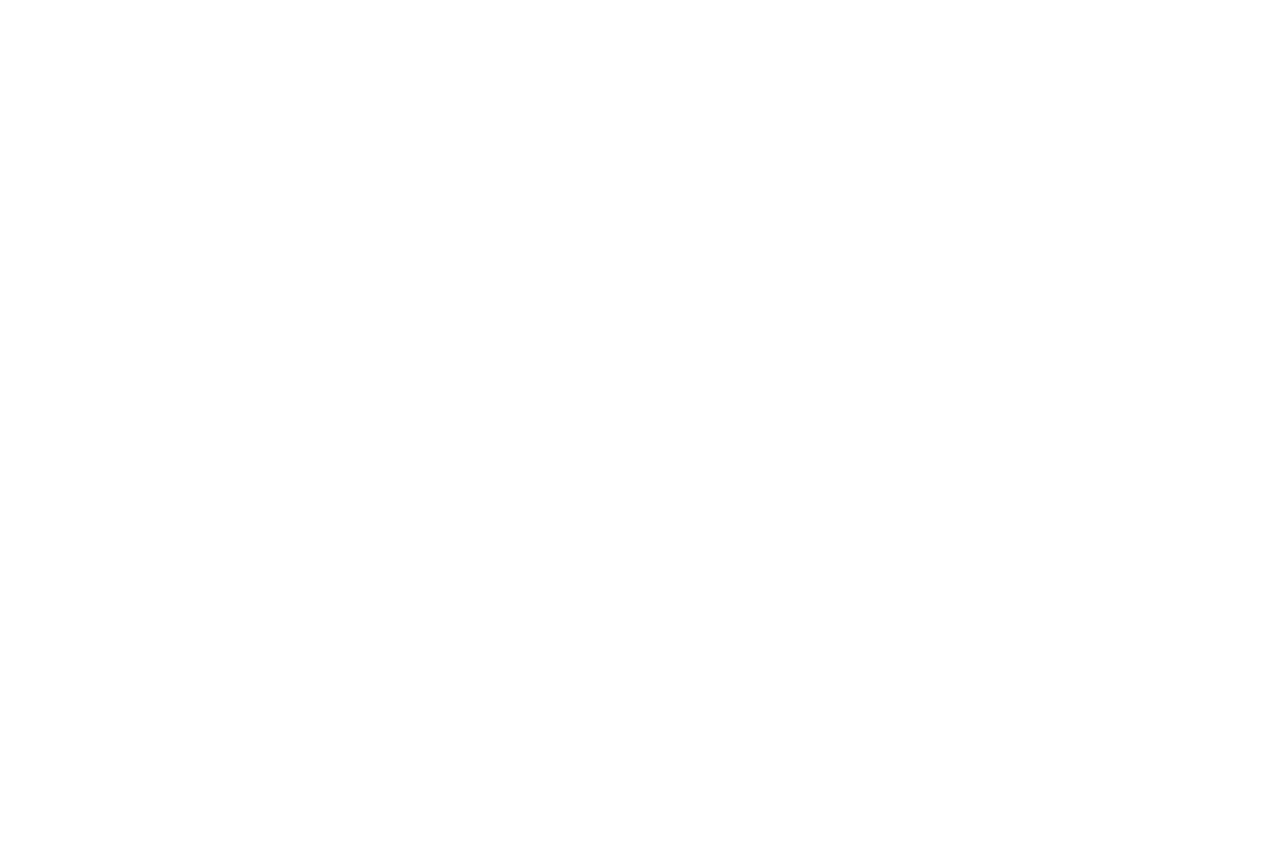
==== commit 2afdaf1c: "update data fictive" ====
--- a/templates/index.html
+++ b/templates/index.html
@@ -54,24 +54,21 @@
         <svg xmlns="http://www.w3.org/2000/svg" viewBox="0 0 320 512">
           <path
             d="M160 64c-26.5 0-48 21.5-48 48V276.5c0 17.3-7.1 31.9-15.3 42.5C86.2 332.6 80 349.5 80 368c0 44.2 35.8 80 80 80s80-35.8 80-80c0-18.5-6.2-35.4-16.7-48.9c-8.2-10.6-15.3-25.2-15.3-42.5V112c0-26.5-21.5-48-48-48zM48 112C48 50.2 98.1 0 160 0s112 50.1 112 112V276.5c0 .1 .1 .3 .2 .6c.2 .6 .8 1.6 1.7 2.8c18.9 24.4 30.1 55 30.1 88.1c0 79.5-64.5 144-144 144S16 447.5 16 368c0-33.2 11.2-63.8 30.1-88.1c.9-1.2 1.5-2.2 1.7-2.8c.1-.3 .2-.5 .2-.6V112zM208 368c0 26.5-21.5 48-48 48s-48-21.5-48-48c0-20.9 13.4-38.7 32-45.3V208c0-8.8 7.2-16 16-16s16 7.2 16 16V322.7c18.6 6.6 32 24.4 32 45.3z"
-          /></svg
-        >12°C
+          /></svg><p id="currentTemp"></p>
       </div>
       <div class="infos" data-bs-toggle="tooltip" data-bs-title="Humidité">
         <svg xmlns="http://www.w3.org/2000/svg" viewBox="0 0 576 512">
           <!--!Font Awesome Free 6.5.1 by @fontawesome - https://fontawesome.com License - https://fontawesome.com/license/free Copyright 2024 Fonticons, Inc.-->
           <path
             d="M269.5 69.9c11.1-7.9 25.9-7.9 37 0C329 85.4 356.5 96 384 96c26.9 0 55.4-10.8 77.4-26.1l0 0c11.9-8.5 28.1-7.8 39.2 1.7c14.4 11.9 32.5 21 50.6 25.2c17.2 4 27.9 21.2 23.9 38.4s-21.2 27.9-38.4 23.9c-24.5-5.7-44.9-16.5-58.2-25C449.5 149.7 417 160 384 160c-31.9 0-60.6-9.9-80.4-18.9c-5.8-2.7-11.1-5.3-15.6-7.7c-4.5 2.4-9.7 5.1-15.6 7.7c-19.8 9-48.5 18.9-80.4 18.9c-33 0-65.5-10.3-94.5-25.8c-13.4 8.4-33.7 19.3-58.2 25c-17.2 4-34.4-6.7-38.4-23.9s6.7-34.4 23.9-38.4C42.8 92.6 61 83.5 75.3 71.6c11.1-9.5 27.3-10.1 39.2-1.7l0 0C136.7 85.2 165.1 96 192 96c27.5 0 55-10.6 77.5-26.1zm37 288C329 373.4 356.5 384 384 384c26.9 0 55.4-10.8 77.4-26.1l0 0c11.9-8.5 28.1-7.8 39.2 1.7c14.4 11.9 32.5 21 50.6 25.2c17.2 4 27.9 21.2 23.9 38.4s-21.2 27.9-38.4 23.9c-24.5-5.7-44.9-16.5-58.2-25C449.5 437.7 417 448 384 448c-31.9 0-60.6-9.9-80.4-18.9c-5.8-2.7-11.1-5.3-15.6-7.7c-4.5 2.4-9.7 5.1-15.6 7.7c-19.8 9-48.5 18.9-80.4 18.9c-33 0-65.5-10.3-94.5-25.8c-13.4 8.4-33.7 19.3-58.2 25c-17.2 4-34.4-6.7-38.4-23.9s6.7-34.4 23.9-38.4c18.1-4.2 36.2-13.3 50.6-25.2c11.1-9.4 27.3-10.1 39.2-1.7l0 0C136.7 373.2 165.1 384 192 384c27.5 0 55-10.6 77.5-26.1c11.1-7.9 25.9-7.9 37 0zm0-144C329 229.4 356.5 240 384 240c26.9 0 55.4-10.8 77.4-26.1l0 0c11.9-8.5 28.1-7.8 39.2 1.7c14.4 11.9 32.5 21 50.6 25.2c17.2 4 27.9 21.2 23.9 38.4s-21.2 27.9-38.4 23.9c-24.5-5.7-44.9-16.5-58.2-25C449.5 293.7 417 304 384 304c-31.9 0-60.6-9.9-80.4-18.9c-5.8-2.7-11.1-5.3-15.6-7.7c-4.5 2.4-9.7 5.1-15.6 7.7c-19.8 9-48.5 18.9-80.4 18.9c-33 0-65.5-10.3-94.5-25.8c-13.4 8.4-33.7 19.3-58.2 25c-17.2 4-34.4-6.7-38.4-23.9s6.7-34.4 23.9-38.4c18.1-4.2 36.2-13.3 50.6-25.2c11.1-9.5 27.3-10.1 39.2-1.7l0 0C136.7 229.2 165.1 240 192 240c27.5 0 55-10.6 77.5-26.1c11.1-7.9 25.9-7.9 37 0z"
-          /></svg
-        >99%
+          /></svg><p id="currentHum"></p>
       </div>
       <div class="infos" data-bs-toggle="tooltip" data-bs-title="Pression">
         <svg xmlns="http://www.w3.org/2000/svg" viewBox="0 0 512 512">
           <!--!Font Awesome Free 6.5.1 by @fontawesome - https://fontawesome.com License - https://fontawesome.com/license/free Copyright 2024 Fonticons, Inc.-->
           <path
-            d="M0 256a256 256 0 1 1 512 0A256 256 0 1 1 0 256zm320 96c0-26.9-16.5-49.9-40-59.3V88c0-13.3-10.7-24-24-24s-24 10.7-24 24V292.7c-23.5 9.5-40 32.5-40 59.3c0 35.3 28.7 64 64 64s64-28.7 64-64zM144 176a32 32 0 1 0 0-64 32 32 0 1 0 0 64zm-16 80a32 32 0 1 0 -64 0 32 32 0 1 0 64 0zm288 32a32 32 0 1 0 0-64 32 32 0 1 0 0 64zM400 144a32 32 0 1 0 -64 0 32 32 0 1 0 64 0z"
-          /></svg
-        >1031hPa
+            d="M0 256a256 256 0 1 1 512 0A256 256 0 1 1 0 256zm320 96c0-26.9-16.5-49.9-40-59.3V88c0-13.3-10.7-24-24-24s-24 10.7-24 24V292.7c-23.5 9.5-40 32.5-40 59.3c0 35.3 28.7 64 64 64s64-28.7 64-64zM144 176a32 32 0 1 0 0-64 32 32 0 1 0 0 64zm-16 80a32 32 0 1 0 -64 0 32 32 0 1 0 64 0zm288 32a32 32 0 1 0 0-64 32 32 0 1 0 0 64zM400 144a32 32 0 1 0 -64 0 32 32 0 1 0 64 0z"/></svg>
+            <p id="currentPress"></p>
       </div>
     </div>
     <div class="graphContainer flex-container flex-lg-nowrap">
--- a/static/style3.css
+++ b/static/style3.css
@@ -173,3 +173,7 @@
     width: 20px !important;
     margin-right: 5px;
 }
+
+.meteo-container p {
+    margin: auto 0;
+}